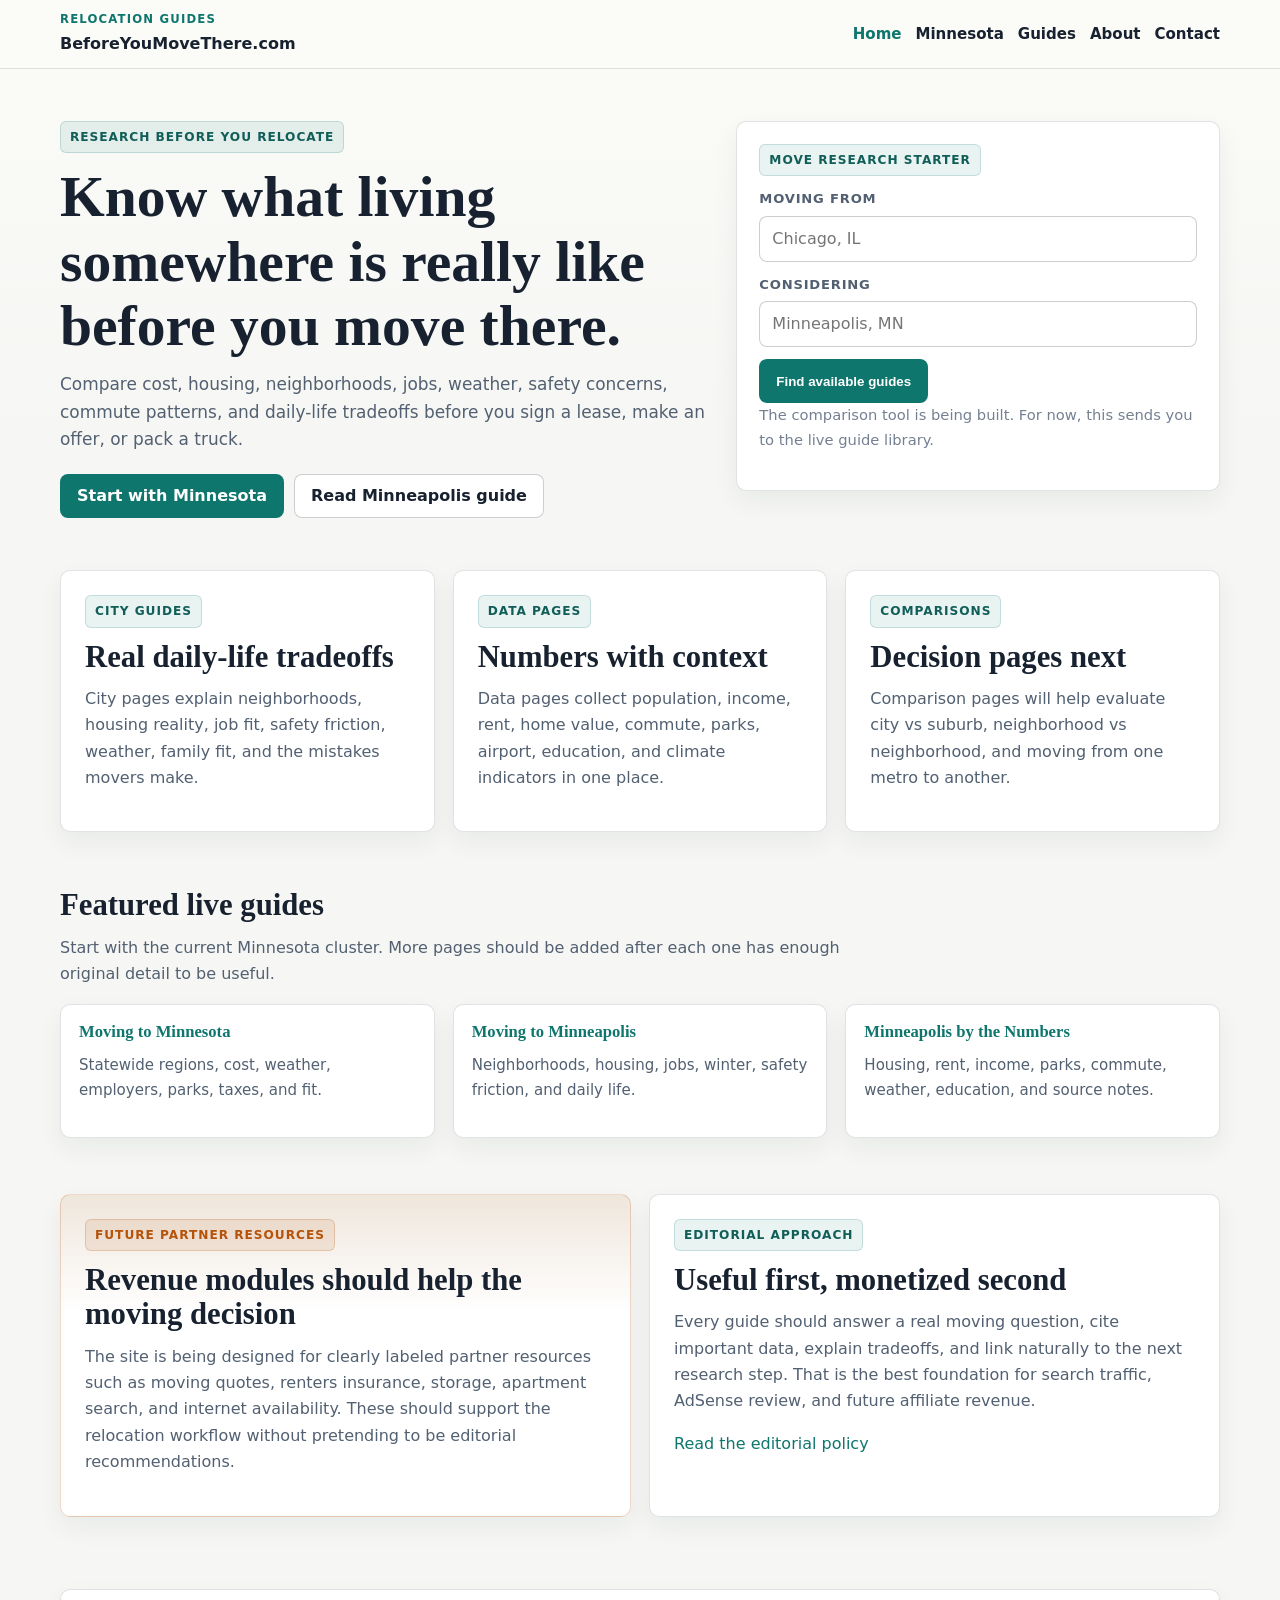
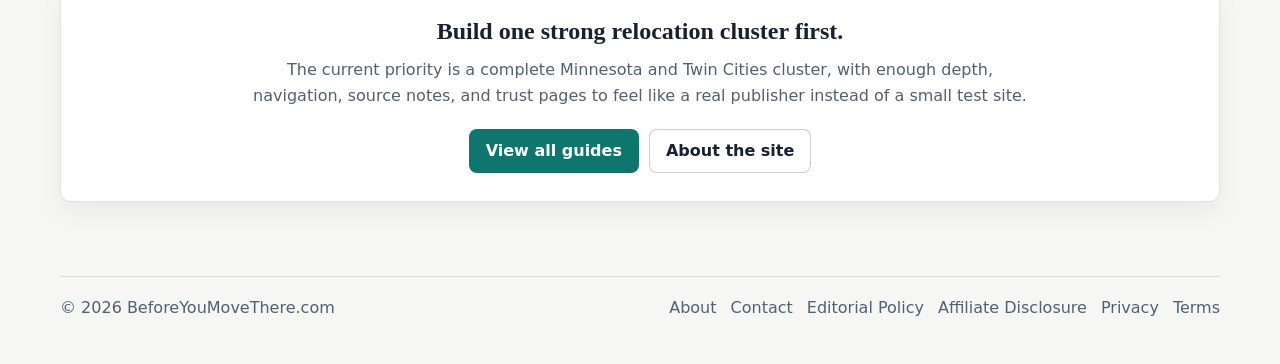
==== index.html @ 9ef99ddd "Initial static site" ====
<!doctype html>
<html lang="en">
  <head>
    <meta charset="UTF-8" />
    <meta name="viewport" content="width=device-width, initial-scale=1.0" />
    <title>Before You Move There | Practical Relocation Guides</title>
    <meta name="description" content="Research places before you move with practical relocation guides, city data pages, neighborhood tradeoffs, and moving decision resources." />
    <link rel="canonical" href="https://beforeyoumovethere.com/" />
    <meta name="robots" content="index,follow" />
    <meta property="og:title" content="Before You Move There | Practical Relocation Guides" />
    <meta property="og:description" content="Practical relocation guides focused on cost, housing, neighborhoods, jobs, weather, safety, and daily-life tradeoffs." />
    <meta property="og:type" content="website" />
    <meta property="og:url" content="https://beforeyoumovethere.com/" />
    <meta name="theme-color" content="#0f766e" />
    <script async src="https://www.googletagmanager.com/gtag/js?id=G-6JPYX7Q0PW"></script>
    <script>
      window.dataLayer = window.dataLayer || [];
      function gtag(){dataLayer.push(arguments);}
      gtag("js", new Date());
      gtag("config", "G-6JPYX7Q0PW");
    </script>
    <link rel="stylesheet" href="/assets/css/main.css" />
  </head>
  <body>
    <header class="site-header">
      <div class="container header-inner">
        <a class="brand" href="/" aria-label="Before You Move There home">
          <span class="brand-kicker">Relocation Guides</span>
          <span class="brand-name">BeforeYouMoveThere.com</span>
        </a>
        <nav class="nav" aria-label="Primary">
          <a class="active" href="/">Home</a>
          <a href="/states/minnesota/">Minnesota</a>
          <a href="/sitemap.html">Guides</a>
          <a href="/about.html">About</a>
          <a href="/contact.html">Contact</a>
        </nav>
      </div>
    </header>

    <main>
      <section class="hero">
        <div class="container hero-grid">
          <div class="hero-main">
            <span class="eyebrow">Research before you relocate</span>
            <h1>Know what living somewhere is really like before you move there.</h1>
            <p>
              Compare cost, housing, neighborhoods, jobs, weather, safety concerns, commute patterns,
              and daily-life tradeoffs before you sign a lease, make an offer, or pack a truck.
            </p>
            <div class="hero-actions">
              <a class="btn btn-primary" href="/states/minnesota/">Start with Minnesota</a>
              <a class="btn btn-secondary" href="/states/minnesota/minneapolis/">Read Minneapolis guide</a>
            </div>
          </div>

          <form class="card hero-search" action="/sitemap.html">
            <span class="kicker">Move research starter</span>
            <label for="from">Moving from</label>
            <input id="from" name="from" placeholder="Chicago, IL" />
            <label for="to">Considering</label>
            <input id="to" name="to" placeholder="Minneapolis, MN" />
            <button class="btn btn-primary" type="submit">Find available guides</button>
            <p class="source-note">The comparison tool is being built. For now, this sends you to the live guide library.</p>
          </form>
        </div>
      </section>

      <section class="section">
        <div class="container grid-3">
          <article class="info-card prose">
            <span class="kicker">City guides</span>
            <h2>Real daily-life tradeoffs</h2>
            <p>City pages explain neighborhoods, housing reality, job fit, safety friction, weather, family fit, and the mistakes movers make.</p>
          </article>
          <article class="info-card prose">
            <span class="kicker">Data pages</span>
            <h2>Numbers with context</h2>
            <p>Data pages collect population, income, rent, home value, commute, parks, airport, education, and climate indicators in one place.</p>
          </article>
          <article class="info-card prose">
            <span class="kicker">Comparisons</span>
            <h2>Decision pages next</h2>
            <p>Comparison pages will help evaluate city vs suburb, neighborhood vs neighborhood, and moving from one metro to another.</p>
          </article>
        </div>
      </section>

      <section class="section" id="featured-guides">
        <div class="container">
          <div class="section-head">
            <h2>Featured live guides</h2>
            <p>Start with the current Minnesota cluster. More pages should be added after each one has enough original detail to be useful.</p>
          </div>
          <div class="grid-3">
            <article class="card topic-card">
              <h3><a href="/states/minnesota/">Moving to Minnesota</a></h3>
              <p>Statewide regions, cost, weather, employers, parks, taxes, and fit.</p>
            </article>
            <article class="card topic-card">
              <h3><a href="/states/minnesota/minneapolis/">Moving to Minneapolis</a></h3>
              <p>Neighborhoods, housing, jobs, winter, safety friction, and daily life.</p>
            </article>
            <article class="card topic-card">
              <h3><a href="/states/minnesota/minneapolis-data/">Minneapolis by the Numbers</a></h3>
              <p>Housing, rent, income, parks, commute, weather, education, and source notes.</p>
            </article>
          </div>
        </div>
      </section>

      <section class="section">
        <div class="container grid-2">
          <article class="partner-box prose">
            <span class="kicker">Future partner resources</span>
            <h2>Revenue modules should help the moving decision</h2>
            <p>
              The site is being designed for clearly labeled partner resources such as moving quotes,
              renters insurance, storage, apartment search, and internet availability. These should support
              the relocation workflow without pretending to be editorial recommendations.
            </p>
          </article>
          <article class="info-card prose">
            <span class="kicker">Editorial approach</span>
            <h2>Useful first, monetized second</h2>
            <p>
              Every guide should answer a real moving question, cite important data, explain tradeoffs,
              and link naturally to the next research step. That is the best foundation for search traffic,
              AdSense review, and future affiliate revenue.
            </p>
            <p><a href="/editorial-policy.html">Read the editorial policy</a></p>
          </article>
        </div>
      </section>

      <section class="section section-lg">
        <div class="container">
          <div class="card cta">
            <h2>Build one strong relocation cluster first.</h2>
            <p>
              The current priority is a complete Minnesota and Twin Cities cluster, with enough depth,
              navigation, source notes, and trust pages to feel like a real publisher instead of a small test site.
            </p>
            <div class="hero-actions" style="justify-content:center">
              <a class="btn btn-primary" href="/sitemap.html">View all guides</a>
              <a class="btn btn-secondary" href="/about.html">About the site</a>
            </div>
          </div>
        </div>
      </section>
    </main>

    <footer class="site-footer">
      <div class="container footer-inner">
        <div>© 2026 BeforeYouMoveThere.com</div>
        <nav class="footer-nav" aria-label="Footer">
          <a href="/about.html">About</a>
          <a href="/contact.html">Contact</a>
          <a href="/editorial-policy.html">Editorial Policy</a>
          <a href="/affiliate-disclosure.html">Affiliate Disclosure</a>
          <a href="/privacy.html">Privacy</a>
          <a href="/terms.html">Terms</a>
        </nav>
      </div>
    </footer>
  </body>
</html>
---- assets/css/main.css ----
:root {
  --bg: #f6f7f4;
  --bg-alt: #ffffff;
  --bg-soft: #eef3ef;
  --card: #ffffff;
  --text: #18212f;
  --muted: #526071;
  --muted-2: #748092;
  --border: rgba(24, 33, 47, 0.13);
  --border-strong: rgba(24, 33, 47, 0.22);
  --accent: #0f766e;
  --accent-dark: #115e59;
  --accent-faint: rgba(15, 118, 110, 0.09);
  --warning: #b45309;
  --warning-faint: rgba(180, 83, 9, 0.1);
  --success-faint: rgba(22, 101, 52, 0.08);
  --danger-faint: rgba(185, 28, 28, 0.08);
  --shadow-soft: 0 10px 26px rgba(24, 33, 47, 0.06);
  --radius-lg: 10px;
  --radius-md: 8px;
  --radius-sm: 6px;
  --max: 1160px;
}

*,
*::before,
*::after {
  box-sizing: border-box;
}

html {
  scroll-behavior: smooth;
}

body {
  margin: 0;
  font-family: Inter, system-ui, -apple-system, BlinkMacSystemFont, "Segoe UI", sans-serif;
  color: var(--text);
  background: linear-gradient(180deg, #fbfbf8 0%, var(--bg) 420px);
  line-height: 1.65;
}

a {
  color: var(--accent);
  text-decoration: none;
}

a:hover {
  text-decoration: underline;
}

img {
  display: block;
  max-width: 100%;
}

h1,
h2,
h3,
h4 {
  margin: 0 0 12px;
  font-family: "Source Serif 4", Georgia, serif;
  line-height: 1.12;
  letter-spacing: 0;
}

p {
  margin: 0 0 16px;
}

strong {
  color: var(--text);
}

.container {
  width: min(var(--max), calc(100% - 32px));
  margin: 0 auto;
}

.site-header {
  position: sticky;
  top: 0;
  z-index: 20;
  background: rgba(251, 251, 248, 0.94);
  border-bottom: 1px solid var(--border);
  backdrop-filter: blur(10px);
}

.header-inner {
  display: flex;
  align-items: center;
  justify-content: space-between;
  gap: 20px;
  min-height: 68px;
}

.brand {
  display: flex;
  flex-direction: column;
  gap: 2px;
}

.brand-kicker {
  color: var(--accent);
  font-size: 0.73rem;
  font-weight: 800;
  letter-spacing: 0.1em;
  text-transform: uppercase;
}

.brand-name {
  color: var(--text);
  font-weight: 850;
}

.nav,
.footer-nav {
  display: flex;
  flex-wrap: wrap;
  gap: 8px 14px;
}

.nav a {
  display: inline-flex;
  align-items: center;
  min-height: 36px;
  color: var(--text);
  font-size: 0.94rem;
  font-weight: 750;
}

.nav a.active,
.nav a:hover {
  color: var(--accent);
}

.hero {
  padding: 52px 0 24px;
}

.hero-grid {
  display: grid;
  grid-template-columns: minmax(0, 1.15fr) minmax(320px, 0.85fr);
  gap: 22px;
  align-items: start;
}

.hero-main h1,
.page-header h1 {
  max-width: 860px;
  font-size: clamp(2.15rem, 4.5vw, 4.25rem);
}

.hero-main p,
.page-header p {
  max-width: 820px;
  color: var(--muted);
  font-size: 1.06rem;
}

.kicker,
.eyebrow {
  display: inline-flex;
  width: fit-content;
  margin-bottom: 12px;
  padding: 5px 9px;
  border: 1px solid rgba(15, 118, 110, 0.18);
  border-radius: var(--radius-sm);
  background: var(--accent-faint);
  color: var(--accent-dark);
  font-size: 0.76rem;
  font-weight: 850;
  letter-spacing: 0.08em;
  text-transform: uppercase;
}

.card,
.info-card,
.compare-card,
.stat-box,
details,
.ad-slot,
.partner-box {
  background: var(--card);
  border: 1px solid var(--border);
  border-radius: var(--radius-lg);
  box-shadow: var(--shadow-soft);
}

.panel,
.info-card,
.compare-card,
.partner-box {
  padding: 24px;
}

.hero-search {
  padding: 22px;
}

.hero-search label {
  display: block;
  margin-bottom: 6px;
  color: var(--muted);
  font-size: 0.82rem;
  font-weight: 800;
  text-transform: uppercase;
  letter-spacing: 0.06em;
}

.hero-search input,
.hero-search select {
  width: 100%;
  min-height: 46px;
  margin-bottom: 12px;
  padding: 0 12px;
  border: 1px solid var(--border-strong);
  border-radius: var(--radius-md);
  color: var(--text);
  background: #fff;
  font: inherit;
}

.btn {
  display: inline-flex;
  align-items: center;
  justify-content: center;
  min-height: 44px;
  padding: 0 16px;
  border: 1px solid transparent;
  border-radius: var(--radius-md);
  font-weight: 850;
  text-decoration: none;
  cursor: pointer;
}

.btn:hover {
  text-decoration: none;
}

.btn-primary {
  background: var(--accent);
  color: #fff;
}

.btn-primary:hover {
  background: var(--accent-dark);
}

.btn-secondary {
  background: #fff;
  border-color: var(--border-strong);
  color: var(--text);
}

.hero-actions {
  display: flex;
  flex-wrap: wrap;
  gap: 10px;
  margin-top: 20px;
}

.section {
  padding: 28px 0;
}

.section-lg {
  padding: 44px 0;
}

.section-stack {
  display: grid;
  gap: 18px;
}

.section-head {
  margin-bottom: 16px;
}

.section-head h2 {
  font-size: clamp(1.5rem, 2.4vw, 2.25rem);
}

.section-head p {
  max-width: 780px;
  color: var(--muted);
}

.grid-2,
.split {
  display: grid;
  grid-template-columns: repeat(2, minmax(0, 1fr));
  gap: 18px;
}

.grid-3 {
  display: grid;
  grid-template-columns: repeat(3, minmax(0, 1fr));
  gap: 18px;
}

.grid-4 {
  display: grid;
  grid-template-columns: repeat(4, minmax(0, 1fr));
  gap: 16px;
}

.stat-grid {
  display: grid;
  grid-template-columns: repeat(4, minmax(0, 1fr));
  gap: 14px;
}

.stat-box {
  padding: 16px;
}

.stat-label {
  display: block;
  margin-bottom: 5px;
  color: var(--muted-2);
  font-size: 0.76rem;
  font-weight: 850;
  letter-spacing: 0.06em;
  text-transform: uppercase;
}

.stat-value {
  display: block;
  color: var(--text);
  font-weight: 850;
  line-height: 1.35;
}

.compare-grid {
  display: grid;
  grid-template-columns: repeat(2, minmax(0, 1fr));
  gap: 18px;
}

.pros {
  background: linear-gradient(180deg, var(--success-faint), #fff 96px);
}

.cons {
  background: linear-gradient(180deg, var(--danger-faint), #fff 96px);
}

.highlight-panel {
  padding: 26px;
  border: 1px solid rgba(15, 118, 110, 0.18);
  border-radius: var(--radius-lg);
  background: linear-gradient(180deg, var(--accent-faint), #fff);
}

.prose {
  color: var(--text);
}

.prose p,
.prose li {
  color: var(--muted);
}

.prose h2 {
  font-size: clamp(1.45rem, 2.4vw, 2rem);
}

.prose h3 {
  margin-top: 22px;
  font-size: 1.15rem;
}

.page-header {
  padding: 42px 0 18px;
}

.breadcrumbs {
  display: flex;
  flex-wrap: wrap;
  gap: 8px;
  margin-bottom: 14px;
  color: var(--muted);
  font-size: 0.94rem;
}

.breadcrumbs a {
  color: var(--muted);
}

.mini-title,
.source-note {
  color: var(--muted-2);
  font-size: 0.92rem;
}

.toc {
  display: flex;
  flex-wrap: wrap;
  gap: 8px;
  padding: 14px;
}

.toc a {
  padding: 8px 10px;
  border: 1px solid var(--border);
  border-radius: var(--radius-sm);
  background: #fff;
  color: var(--text);
  font-weight: 750;
}

.data-table-wrap {
  overflow-x: auto;
}

.data-table {
  width: 100%;
  min-width: 760px;
  border-collapse: collapse;
  background: #fff;
  border: 1px solid var(--border);
}

.data-table th,
.data-table td {
  padding: 13px 15px;
  border-bottom: 1px solid var(--border);
  text-align: left;
  vertical-align: top;
}

.data-table th {
  background: #f0f3ef;
  color: var(--muted);
  font-size: 0.78rem;
  font-weight: 850;
  letter-spacing: 0.06em;
  text-transform: uppercase;
}

.data-table tr:last-child td {
  border-bottom: 0;
}

.topic-card {
  padding: 18px;
  min-height: 126px;
}

.topic-card h3 {
  font-size: 1.04rem;
}

.topic-card p {
  color: var(--muted);
  font-size: 0.94rem;
}

.ad-slot {
  display: flex;
  align-items: center;
  justify-content: center;
  min-height: 250px;
  color: var(--muted-2);
  font-size: 0.76rem;
  font-weight: 800;
  letter-spacing: 0.08em;
  text-transform: uppercase;
}

.partner-box {
  border-color: rgba(180, 83, 9, 0.22);
  background: linear-gradient(180deg, var(--warning-faint), #fff 120px);
}

.partner-box .kicker {
  color: var(--warning);
  border-color: rgba(180, 83, 9, 0.22);
  background: var(--warning-faint);
}

.cta {
  padding: 28px;
  text-align: center;
}

.cta p {
  max-width: 780px;
  margin-left: auto;
  margin-right: auto;
  color: var(--muted);
}

.site-footer {
  padding: 30px 0 42px;
  color: var(--muted);
}

.footer-inner {
  display: flex;
  flex-wrap: wrap;
  justify-content: space-between;
  gap: 14px;
  padding-top: 18px;
  border-top: 1px solid var(--border);
}

.footer-nav a {
  color: var(--muted);
}

@media (max-width: 960px) {
  .hero-grid,
  .grid-2,
  .grid-3,
  .grid-4,
  .split,
  .compare-grid,
  .stat-grid {
    grid-template-columns: 1fr;
  }
}

@media (max-width: 720px) {
  .header-inner {
    align-items: flex-start;
    flex-direction: column;
    padding: 14px 0;
  }

  .hero {
    padding-top: 34px;
  }

  .panel,
  .info-card,
  .compare-card,
  .highlight-panel,
  .partner-box,
  .cta {
    padding: 20px;
  }
}
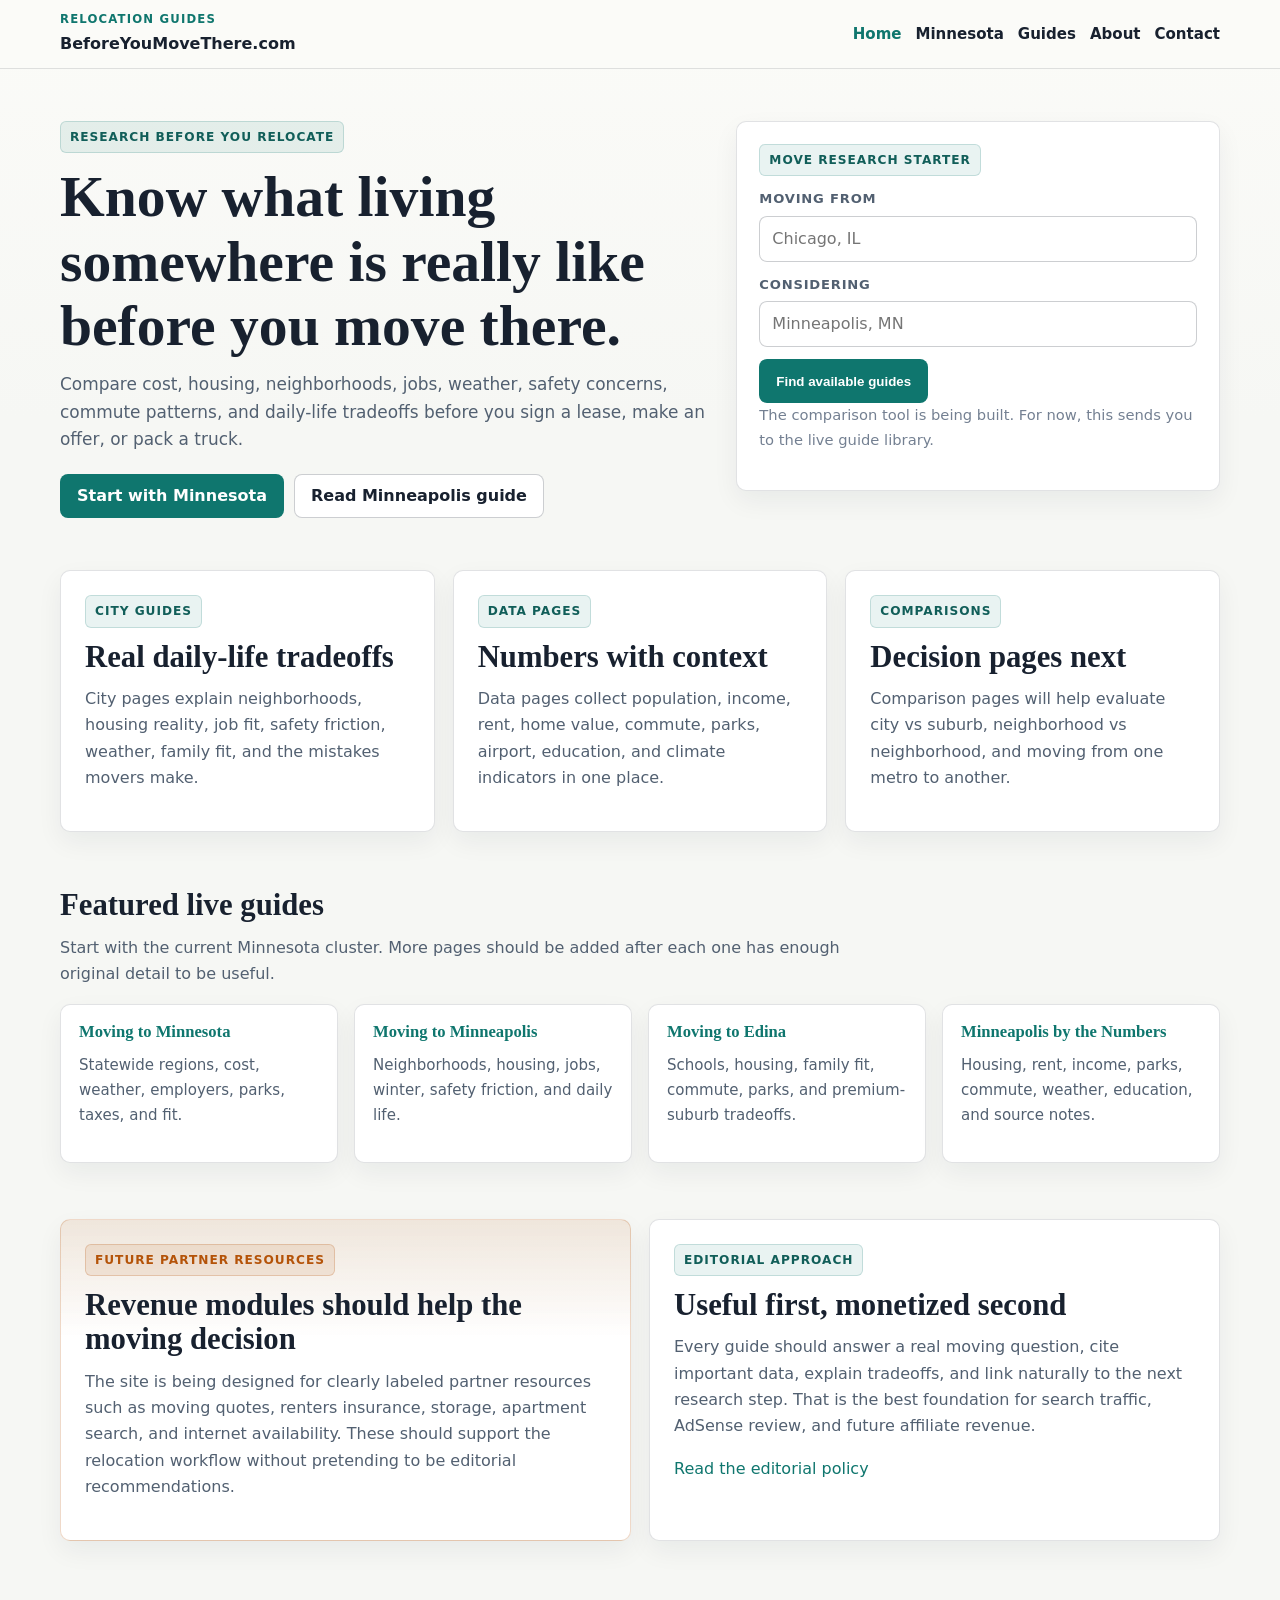
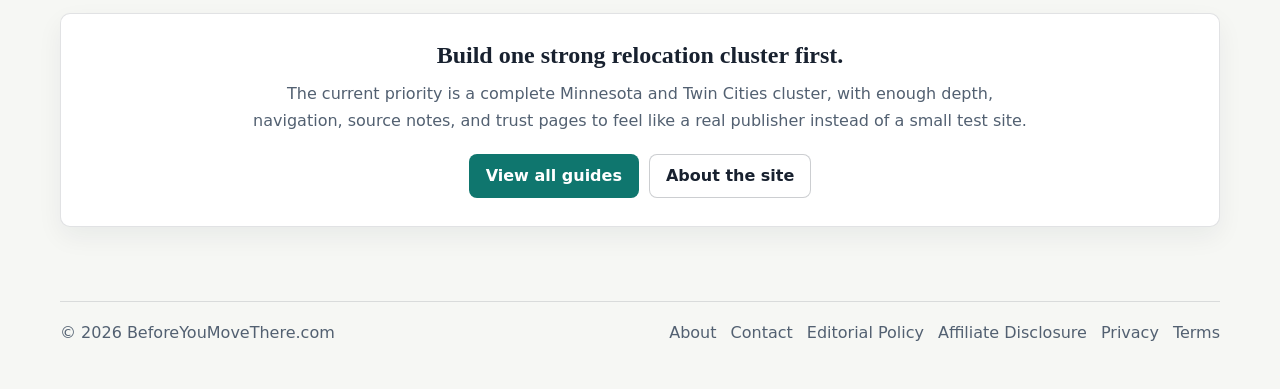
==== commit 656538e4: "Add Edina relocation guide" ====
--- a/index.html
+++ b/index.html
@@ -19,21 +19,21 @@
       gtag("js", new Date());
       gtag("config", "G-6JPYX7Q0PW");
     </script>
-    <link rel="stylesheet" href="/assets/css/main.css" />
+    <link rel="stylesheet" href="assets/css/main.css" />
   </head>
   <body>
     <header class="site-header">
       <div class="container header-inner">
-        <a class="brand" href="/" aria-label="Before You Move There home">
+        <a class="brand" href="index.html" aria-label="Before You Move There home">
           <span class="brand-kicker">Relocation Guides</span>
           <span class="brand-name">BeforeYouMoveThere.com</span>
         </a>
         <nav class="nav" aria-label="Primary">
-          <a class="active" href="/">Home</a>
-          <a href="/states/minnesota/">Minnesota</a>
-          <a href="/sitemap.html">Guides</a>
-          <a href="/about.html">About</a>
-          <a href="/contact.html">Contact</a>
+          <a class="active" href="index.html">Home</a>
+          <a href="states/minnesota/index.html">Minnesota</a>
+          <a href="sitemap.html">Guides</a>
+          <a href="about.html">About</a>
+          <a href="contact.html">Contact</a>
         </nav>
       </div>
     </header>
@@ -49,12 +49,12 @@
               and daily-life tradeoffs before you sign a lease, make an offer, or pack a truck.
             </p>
             <div class="hero-actions">
-              <a class="btn btn-primary" href="/states/minnesota/">Start with Minnesota</a>
-              <a class="btn btn-secondary" href="/states/minnesota/minneapolis/">Read Minneapolis guide</a>
+              <a class="btn btn-primary" href="states/minnesota/index.html">Start with Minnesota</a>
+              <a class="btn btn-secondary" href="states/minnesota/minneapolis/index.html">Read Minneapolis guide</a>
             </div>
           </div>
 
-          <form class="card hero-search" action="/sitemap.html">
+          <form class="card hero-search" action="sitemap.html">
             <span class="kicker">Move research starter</span>
             <label for="from">Moving from</label>
             <input id="from" name="from" placeholder="Chicago, IL" />
@@ -92,17 +92,21 @@
             <h2>Featured live guides</h2>
             <p>Start with the current Minnesota cluster. More pages should be added after each one has enough original detail to be useful.</p>
           </div>
-          <div class="grid-3">
+          <div class="grid-4">
             <article class="card topic-card">
-              <h3><a href="/states/minnesota/">Moving to Minnesota</a></h3>
+              <h3><a href="states/minnesota/index.html">Moving to Minnesota</a></h3>
               <p>Statewide regions, cost, weather, employers, parks, taxes, and fit.</p>
             </article>
             <article class="card topic-card">
-              <h3><a href="/states/minnesota/minneapolis/">Moving to Minneapolis</a></h3>
+              <h3><a href="states/minnesota/minneapolis/index.html">Moving to Minneapolis</a></h3>
               <p>Neighborhoods, housing, jobs, winter, safety friction, and daily life.</p>
             </article>
             <article class="card topic-card">
-              <h3><a href="/states/minnesota/minneapolis-data/">Minneapolis by the Numbers</a></h3>
+              <h3><a href="states/minnesota/edina/index.html">Moving to Edina</a></h3>
+              <p>Schools, housing, family fit, commute, parks, and premium-suburb tradeoffs.</p>
+            </article>
+            <article class="card topic-card">
+              <h3><a href="states/minnesota/minneapolis-data/index.html">Minneapolis by the Numbers</a></h3>
               <p>Housing, rent, income, parks, commute, weather, education, and source notes.</p>
             </article>
           </div>
@@ -128,7 +132,7 @@
               and link naturally to the next research step. That is the best foundation for search traffic,
               AdSense review, and future affiliate revenue.
             </p>
-            <p><a href="/editorial-policy.html">Read the editorial policy</a></p>
+            <p><a href="editorial-policy.html">Read the editorial policy</a></p>
           </article>
         </div>
       </section>
@@ -142,8 +146,8 @@
               navigation, source notes, and trust pages to feel like a real publisher instead of a small test site.
             </p>
             <div class="hero-actions" style="justify-content:center">
-              <a class="btn btn-primary" href="/sitemap.html">View all guides</a>
-              <a class="btn btn-secondary" href="/about.html">About the site</a>
+              <a class="btn btn-primary" href="sitemap.html">View all guides</a>
+              <a class="btn btn-secondary" href="about.html">About the site</a>
             </div>
           </div>
         </div>
@@ -154,12 +158,12 @@
       <div class="container footer-inner">
         <div>© 2026 BeforeYouMoveThere.com</div>
         <nav class="footer-nav" aria-label="Footer">
-          <a href="/about.html">About</a>
-          <a href="/contact.html">Contact</a>
-          <a href="/editorial-policy.html">Editorial Policy</a>
-          <a href="/affiliate-disclosure.html">Affiliate Disclosure</a>
-          <a href="/privacy.html">Privacy</a>
-          <a href="/terms.html">Terms</a>
+          <a href="about.html">About</a>
+          <a href="contact.html">Contact</a>
+          <a href="editorial-policy.html">Editorial Policy</a>
+          <a href="affiliate-disclosure.html">Affiliate Disclosure</a>
+          <a href="privacy.html">Privacy</a>
+          <a href="terms.html">Terms</a>
         </nav>
       </div>
     </footer>
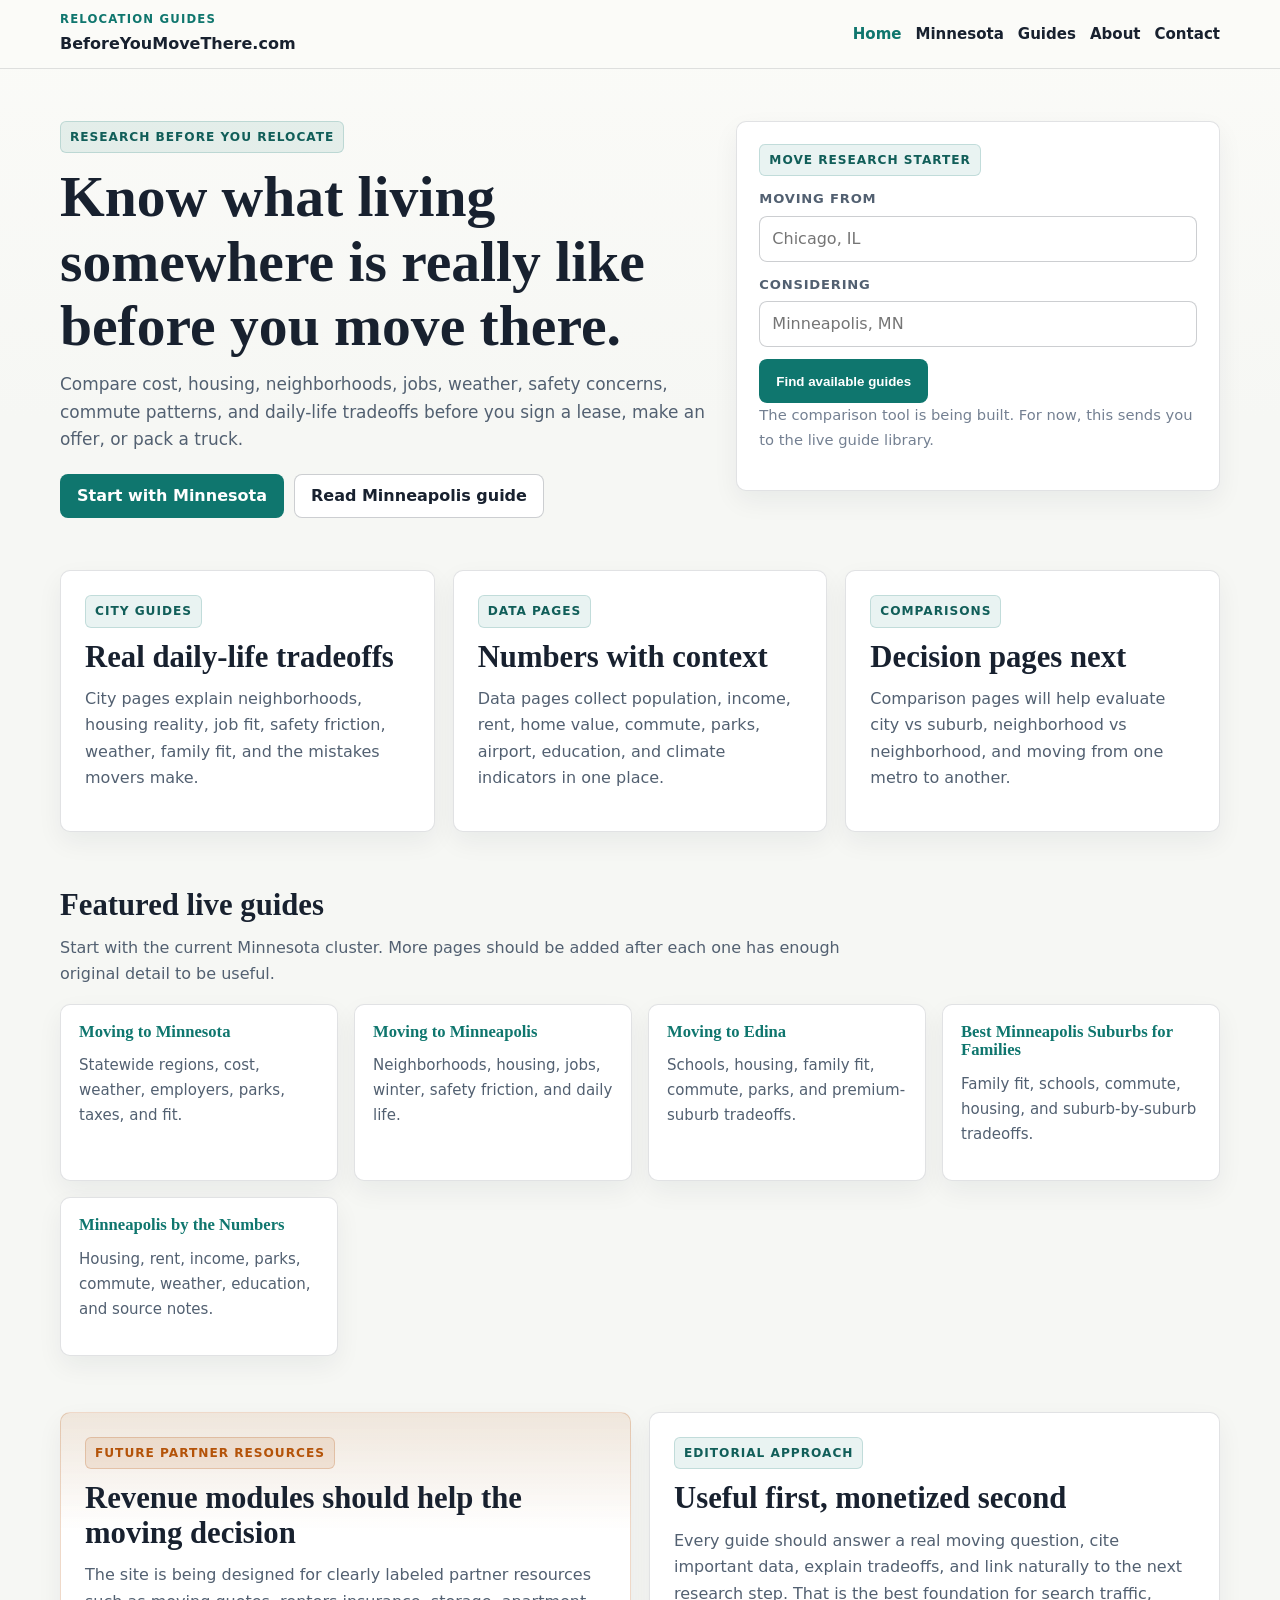
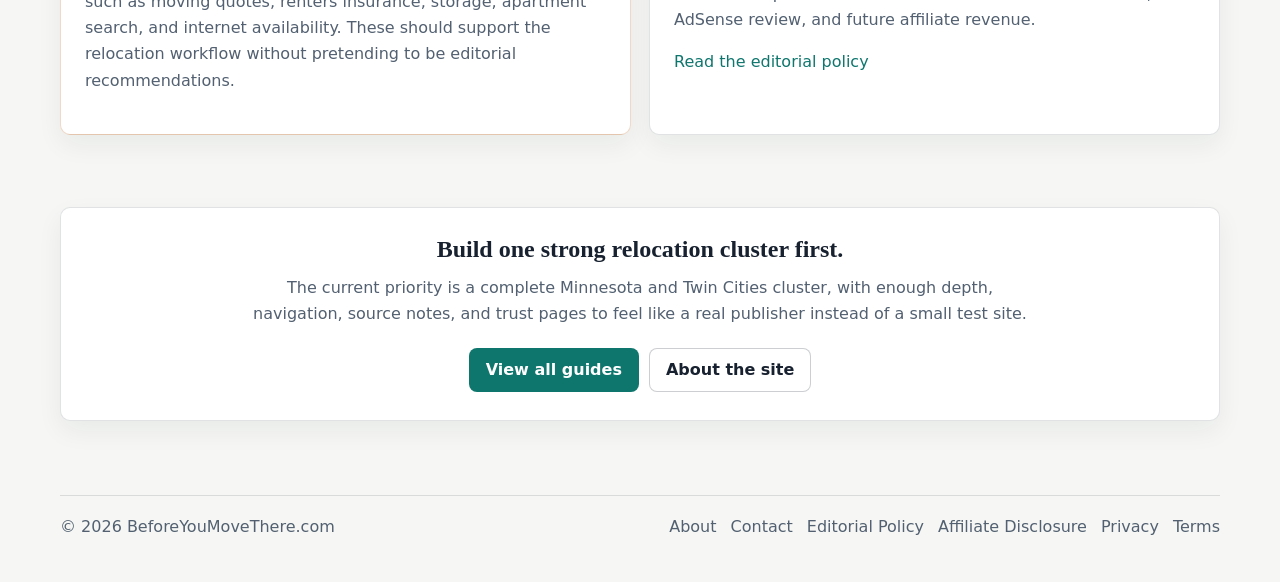
==== commit 4168fcfa: "Convert Minneapolis suburbs family guide" ====
--- a/index.html
+++ b/index.html
@@ -106,6 +106,10 @@
               <p>Schools, housing, family fit, commute, parks, and premium-suburb tradeoffs.</p>
             </article>
             <article class="card topic-card">
+              <h3><a href="suburbs/minneapolis/best-suburbs-for-families/index.html">Best Minneapolis Suburbs for Families</a></h3>
+              <p>Family fit, schools, commute, housing, and suburb-by-suburb tradeoffs.</p>
+            </article>
+            <article class="card topic-card">
               <h3><a href="states/minnesota/minneapolis-data/index.html">Minneapolis by the Numbers</a></h3>
               <p>Housing, rent, income, parks, commute, weather, education, and source notes.</p>
             </article>
